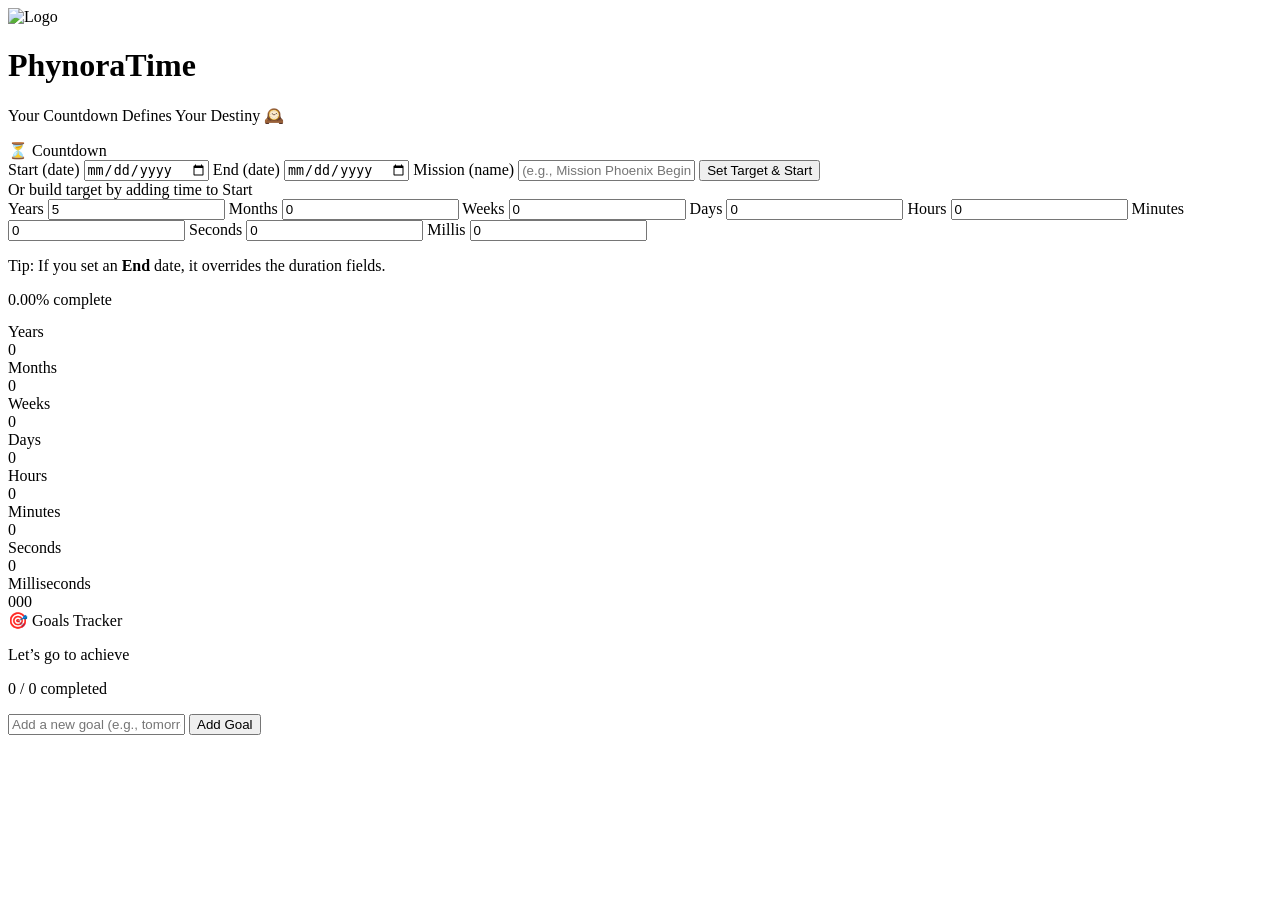
==== index.html @ f552b12b "Add files via upload" ====
<!DOCTYPE html>
<html lang="en">
<head>
  <meta charset="utf-8" />
  <meta name="viewport" content="width=device-width, initial-scale=1" />
  <title>PhynoraTime — Your Countdown Defines Your Destiny</title>

  <!-- PWA bits (optional) -->
  <link rel="manifest" href="manifest.webmanifest" />
  <meta name="theme-color" content="#0b0e1a" />
  <link rel="icon" href="assets/favicon.png" />
  <link rel="apple-touch-icon" href="assets/icon-192.png" />

  <link rel="stylesheet" href="css/style.css" />
  <!-- Luxon for date/time handling -->
 </head>
<body>
  <div class="wrap">
    <!-- Header -->
    <header class="top">
      <div class="brand-row">
        <img src="assets/logo.png" class="mini" alt="Logo" />
        <h1>PhynoraTime</h1>
      </div>
      <p class="sub">Your Countdown Defines Your Destiny 🕰️</p>
    </header>

    <!-- Countdown card -->
    <section class="card">
      <div class="card-title">⏳ Countdown</div>

      <!-- Top controls (DATE-ONLY) -->
      <div class="control-row grid">
        <label class="field">
          <span>Start (date)</span>
          <input id="startInput" type="date" />
        </label>

        <label class="field">
          <span>End (date)</span>
          <input id="endInput" type="date" placeholder="(optional)" />
        </label>

        <label class="field">
          <span>Mission (name)</span>
          <input id="missionInput" type="text" placeholder="(e.g., Mission Phoenix Begin)" />
        </label>

        <button id="setBtn" class="btn btn-primary">Set Target & Start</button>
      </div>

      <!-- Build by adding duration -->
      <div class="duration-card">
        <div class="duration-title">Or build target by adding time to Start</div>
        <div class="duration-grid">
          <label class="field small"><span>Years</span>   <input id="durYears"   type="number" min="0" value="5" /></label>
          <label class="field small"><span>Months</span>  <input id="durMonths"  type="number" min="0" value="0" /></label>
          <label class="field small"><span>Weeks</span>   <input id="durWeeks"   type="number" min="0" value="0" /></label>
          <label class="field small"><span>Days</span>    <input id="durDays"    type="number" min="0" value="0" /></label>
          <label class="field small"><span>Hours</span>   <input id="durHours"   type="number" min="0" value="0" /></label>
          <label class="field small"><span>Minutes</span> <input id="durMins"    type="number" min="0" value="0" /></label>
          <label class="field small"><span>Seconds</span> <input id="durSecs"    type="number" min="0" value="0" /></label>
          <label class="field small"><span>Millis</span>  <input id="durMillis"  type="number" min="0" value="0" /></label>
        </div>
        <p class="hint">Tip: If you set an <strong>End</strong> date, it overrides the duration fields.</p>
      </div>

      <!-- Summary + progress -->
      <p id="summaryLine" class="muted"></p>
      <div class="progress" style="margin-top:8px">
        <div class="bar"><div id="fill" class="fill"></div></div>
        <div class="legend"><span id="progressText">0.00% complete</span></div>
      </div>

      <!-- Live counters -->
      <div class="grid" style="margin-top:14px">
        <div class="tile"><div class="label">Years</div>        <div class="value" data-unit="years">0</div></div>
        <div class="tile"><div class="label">Months</div>       <div class="value" data-unit="months">0</div></div>
        <div class="tile"><div class="label">Weeks</div>        <div class="value" data-unit="weeks">0</div></div>
        <div class="tile"><div class="label">Days</div>         <div class="value" data-unit="days">0</div></div>
        <div class="tile"><div class="label">Hours</div>        <div class="value" data-unit="hours">0</div></div>
        <div class="tile"><div class="label">Minutes</div>      <div class="value" data-unit="minutes">0</div></div>
        <div class="tile"><div class="label">Seconds</div>      <div class="value" data-unit="seconds">0</div></div>
        <div class="tile"><div class="label">Milliseconds</div> <div class="value" data-unit="millis">000</div></div>
      </div>
    </section>

    <!-- Goals -->
    <section class="card">
      <div class="card-title">🎯 Goals Tracker</div>
      <p class="muted">Let’s go to achieve</p>
      <p id="stats" class="muted">0 / 0 completed</p>
      <div id="goals" class="goals"></div>

      <div class="controls controls--add">
        <input id="newGoal" placeholder="Add a new goal (e.g., tomorrow wake up at 5 am)" />
        <button id="add" class="ok">Add Goal</button>
      </div>
    </section>
  </div>

  <!-- Service Worker (optional, disable if you don't have sw.js) -->
  <script>
    // Comment out if no sw.js file exists to avoid errors:
    // if ('serviceWorker' in navigator) {
    //   addEventListener('load', () =>
    //     navigator.serviceWorker.register('./sw.js').catch(console.error)
    //   );
    // }
  </script>

  <!-- App logic -->
  <script src="js/app.js"></script>

  <!-- Optional color switch helpers -->
  <script>
    (() => {
      const el = document.getElementById('switchColor');
      const reset = document.getElementById('resetColor');
      const KEY = 'phynoraSwitchColor';
      const apply = v => document.documentElement.style.setProperty('--switch-color', v || '#00f5ff');
      const saved = localStorage.getItem(KEY);
      if (saved) { if(el) el.value = saved; apply(saved); } else { apply('#00f5ff'); }
      el?.addEventListener('input', e => { const v = e.target.value; apply(v); localStorage.setItem(KEY, v); });
      reset?.addEventListener('click', () => { const v = '#00f5ff'; if(el) el.value = v; apply(v); localStorage.setItem(KEY, v); });
    })();
  </script>
</body>
</html>
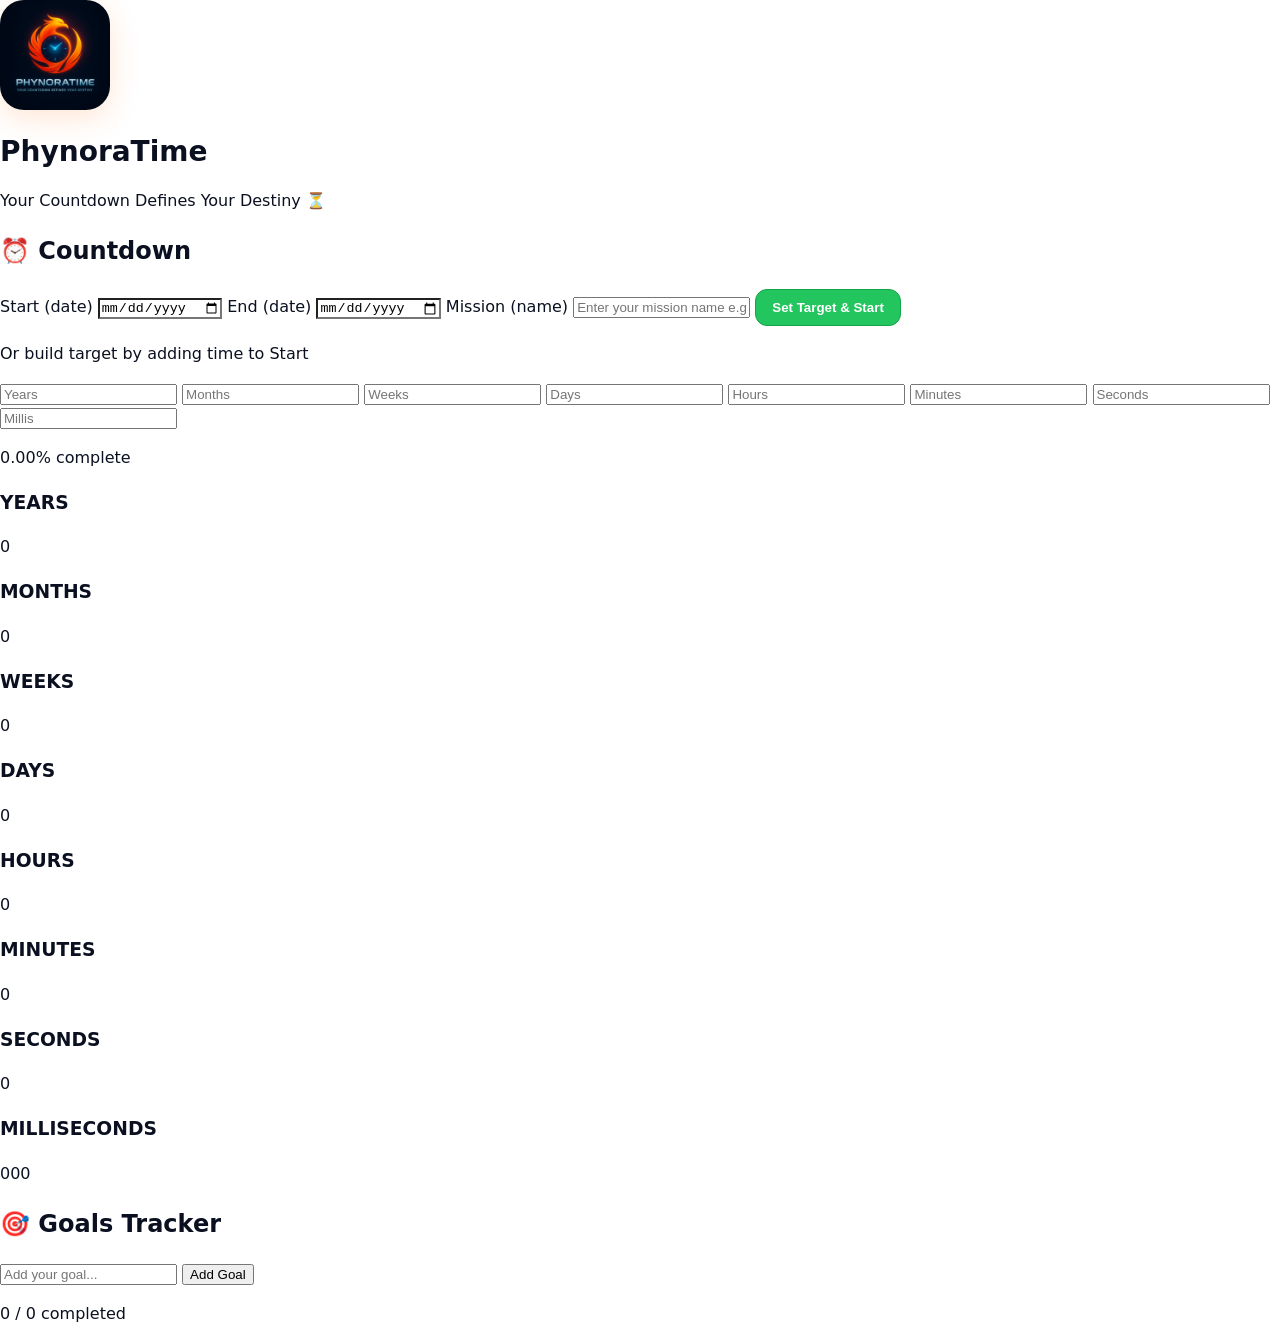
==== commit ee15c689: "Update index.html" ====
--- a/index.html
+++ b/index.html
@@ -1,129 +1,73 @@
 <!DOCTYPE html>
 <html lang="en">
 <head>
-  <meta charset="utf-8" />
-  <meta name="viewport" content="width=device-width, initial-scale=1" />
-  <title>PhynoraTime — Your Countdown Defines Your Destiny</title>
+  <meta charset="UTF-8" />
+  <meta name="viewport" content="width=device-width, initial-scale=1.0" />
+  <meta name="theme-color" content="#5b2be0" />
+  <title>PhynoraTime</title>
 
-  <!-- PWA bits (optional) -->
-  <link rel="manifest" href="manifest.webmanifest" />
-  <meta name="theme-color" content="#0b0e1a" />
-  <link rel="icon" href="assets/favicon.png" />
-  <link rel="apple-touch-icon" href="assets/icon-192.png" />
+  <!-- Logo & PWA -->
+  <link rel="icon" type="image/png" href="/favicon.png">
+  <link rel="apple-touch-icon" href="/icon-192.png">
+  <link rel="manifest" href="/manifest.webmanifest">
 
-  <link rel="stylesheet" href="css/style.css" />
-  <!-- Luxon for date/time handling -->
- </head>
+  <link rel="stylesheet" href="style.css" />
+</head>
 <body>
-  <div class="wrap">
-    <!-- Header -->
-    <header class="top">
-      <div class="brand-row">
-        <img src="assets/logo.png" class="mini" alt="Logo" />
-        <h1>PhynoraTime</h1>
-      </div>
-      <p class="sub">Your Countdown Defines Your Destiny 🕰️</p>
-    </header>
+  <header>
+    <img src="logo.png" alt="PhynoraTime Logo" class="logo">
+    <h1>PhynoraTime</h1>
+    <p>Your Countdown Defines Your Destiny ⏳</p>
+  </header>
 
-    <!-- Countdown card -->
-    <section class="card">
-      <div class="card-title">⏳ Countdown</div>
+  <main>
+    <section class="countdown">
+      <h2>⏰ Countdown</h2>
+      <label>Start (date)</label>
+      <input type="date" id="startInput" />
+      <label>End (date)</label>
+      <input type="date" id="endInput" />
+      <label>Mission (name)</label>
+      <input type="text" id="missionInput" placeholder="Enter your mission name e.g., Phoenix" />
+      <button id="setBtn">Set Target & Start</button>
 
-      <!-- Top controls (DATE-ONLY) -->
-      <div class="control-row grid">
-        <label class="field">
-          <span>Start (date)</span>
-          <input id="startInput" type="date" />
-        </label>
-
-        <label class="field">
-          <span>End (date)</span>
-          <input id="endInput" type="date" placeholder="(optional)" />
-        </label>
-
-        <label class="field">
-          <span>Mission (name)</span>
-          <input id="missionInput" type="text" placeholder="(e.g., Mission Phoenix Begin)" />
-        </label>
-
-        <button id="setBtn" class="btn btn-primary">Set Target & Start</button>
+      <p>Or build target by adding time to Start</p>
+      <div class="duration">
+        <input id="durYears" type="number" placeholder="Years">
+        <input id="durMonths" type="number" placeholder="Months">
+        <input id="durWeeks" type="number" placeholder="Weeks">
+        <input id="durDays" type="number" placeholder="Days">
+        <input id="durHours" type="number" placeholder="Hours">
+        <input id="durMins" type="number" placeholder="Minutes">
+        <input id="durSecs" type="number" placeholder="Seconds">
+        <input id="durMillis" type="number" placeholder="Millis">
       </div>
 
-      <!-- Build by adding duration -->
-      <div class="duration-card">
-        <div class="duration-title">Or build target by adding time to Start</div>
-        <div class="duration-grid">
-          <label class="field small"><span>Years</span>   <input id="durYears"   type="number" min="0" value="5" /></label>
-          <label class="field small"><span>Months</span>  <input id="durMonths"  type="number" min="0" value="0" /></label>
-          <label class="field small"><span>Weeks</span>   <input id="durWeeks"   type="number" min="0" value="0" /></label>
-          <label class="field small"><span>Days</span>    <input id="durDays"    type="number" min="0" value="0" /></label>
-          <label class="field small"><span>Hours</span>   <input id="durHours"   type="number" min="0" value="0" /></label>
-          <label class="field small"><span>Minutes</span> <input id="durMins"    type="number" min="0" value="0" /></label>
-          <label class="field small"><span>Seconds</span> <input id="durSecs"    type="number" min="0" value="0" /></label>
-          <label class="field small"><span>Millis</span>  <input id="durMillis"  type="number" min="0" value="0" /></label>
-        </div>
-        <p class="hint">Tip: If you set an <strong>End</strong> date, it overrides the duration fields.</p>
-      </div>
+      <p id="summaryLine"></p>
+      <div id="progressBar"><div id="fill"></div></div>
+      <p id="progressText">0.00% complete</p>
 
-      <!-- Summary + progress -->
-      <p id="summaryLine" class="muted"></p>
-      <div class="progress" style="margin-top:8px">
-        <div class="bar"><div id="fill" class="fill"></div></div>
-        <div class="legend"><span id="progressText">0.00% complete</span></div>
-      </div>
-
-      <!-- Live counters -->
-      <div class="grid" style="margin-top:14px">
-        <div class="tile"><div class="label">Years</div>        <div class="value" data-unit="years">0</div></div>
-        <div class="tile"><div class="label">Months</div>       <div class="value" data-unit="months">0</div></div>
-        <div class="tile"><div class="label">Weeks</div>        <div class="value" data-unit="weeks">0</div></div>
-        <div class="tile"><div class="label">Days</div>         <div class="value" data-unit="days">0</div></div>
-        <div class="tile"><div class="label">Hours</div>        <div class="value" data-unit="hours">0</div></div>
-        <div class="tile"><div class="label">Minutes</div>      <div class="value" data-unit="minutes">0</div></div>
-        <div class="tile"><div class="label">Seconds</div>      <div class="value" data-unit="seconds">0</div></div>
-        <div class="tile"><div class="label">Milliseconds</div> <div class="value" data-unit="millis">000</div></div>
+      <div class="time-grid">
+        <div><h3>YEARS</h3><p data-unit="years">0</p></div>
+        <div><h3>MONTHS</h3><p data-unit="months">0</p></div>
+        <div><h3>WEEKS</h3><p data-unit="weeks">0</p></div>
+        <div><h3>DAYS</h3><p data-unit="days">0</p></div>
+        <div><h3>HOURS</h3><p data-unit="hours">0</p></div>
+        <div><h3>MINUTES</h3><p data-unit="minutes">0</p></div>
+        <div><h3>SECONDS</h3><p data-unit="seconds">0</p></div>
+        <div><h3>MILLISECONDS</h3><p data-unit="millis">000</p></div>
       </div>
     </section>
 
-    <!-- Goals -->
-    <section class="card">
-      <div class="card-title">🎯 Goals Tracker</div>
-      <p class="muted">Let’s go to achieve</p>
-      <p id="stats" class="muted">0 / 0 completed</p>
-      <div id="goals" class="goals"></div>
+    <section id="goals">
+      <h2>🎯 Goals Tracker</h2>
+      <input id="newGoal" type="text" placeholder="Add your goal..." />
+      <button id="add">Add Goal</button>
+      <p id="stats">0 / 0 completed</p>
+    </section>
+  </main>
 
-      <div class="controls controls--add">
-        <input id="newGoal" placeholder="Add a new goal (e.g., tomorrow wake up at 5 am)" />
-        <button id="add" class="ok">Add Goal</button>
-      </div>
-    </section>
-  </div>
-
-  <!-- Service Worker (optional, disable if you don't have sw.js) -->
-  <script>
-    // Comment out if no sw.js file exists to avoid errors:
-    // if ('serviceWorker' in navigator) {
-    //   addEventListener('load', () =>
-    //     navigator.serviceWorker.register('./sw.js').catch(console.error)
-    //   );
-    // }
-  </script>
-
-  <!-- App logic -->
-  <script src="js/app.js"></script>
-
-  <!-- Optional color switch helpers -->
-  <script>
-    (() => {
-      const el = document.getElementById('switchColor');
-      const reset = document.getElementById('resetColor');
-      const KEY = 'phynoraSwitchColor';
-      const apply = v => document.documentElement.style.setProperty('--switch-color', v || '#00f5ff');
-      const saved = localStorage.getItem(KEY);
-      if (saved) { if(el) el.value = saved; apply(saved); } else { apply('#00f5ff'); }
-      el?.addEventListener('input', e => { const v = e.target.value; apply(v); localStorage.setItem(KEY, v); });
-      reset?.addEventListener('click', () => { const v = '#00f5ff'; if(el) el.value = v; apply(v); localStorage.setItem(KEY, v); });
-    })();
-  </script>
+  <script src="app.js"></script>
 </body>
 </html>
+
--- a/style.css
+++ b/style.css
@@ -0,0 +1,130 @@
+/* ===== PHYNORATIME — VIOLET ON WHITE THEME (CLEAN) ===== */
+:root{
+  --bg:#ffffff; --ink:#0b1020; --muted:#5e6282;
+  --panel:#5b2be0; --panel-2:#4a22c3; --violet-border:#7c5cff;
+  --accent:#22b37e; --accent2:#3c69ff; --switch-color:#00f5ff;
+}
+*{ box-sizing:border-box; } html,body{ height:100%; }
+body{ margin:0; background:var(--bg); color:var(--ink); font:500 16px/1.5 system-ui,Segoe UI,Inter,Arial; }
+.wrap{ max-width:1100px; margin:28px auto; padding:0 16px 24px; }
+
+.top .brand-row{ display:flex; align-items:center; gap:10px; }
+.top .mini{ width:32px; height:32px; border-radius:8px; }
+h1{ margin:0; font-size:28px; font-weight:800; }
+.sub{ margin:6px 0 18px; color:var(--muted); }
+
+.card{
+  background:var(--panel); color:#fff; border:1px solid var(--violet-border);
+  border-radius:18px; padding:18px; box-shadow:0 10px 26px rgba(91,43,224,.25);
+  margin-bottom:16px;
+}
+.card-title{ font-weight:800; font-size:20px; margin-bottom:8px; color:#fff; }
+.muted{ color:#e9e7ff; font-size:14px; margin:6px 0; }
+
+.controls{ display:grid; grid-template-columns:repeat(4,1fr); gap:10px; margin:10px 0; }
+.controls label{ display:flex; flex-direction:column; gap:6px; font-size:13px; color:#e9e7ff; }
+.controls input,.controls button,.controls .ok,.controls--add input,.field input,.btn{
+  background:var(--panel-2); color:#fff; border:1px solid var(--violet-border);
+  border-radius:12px; padding:10px 12px; font-weight:600;
+}
+.btn.btn-primary,.controls .ok{ background:linear-gradient(180deg,#6a3df0,#4a22c3); cursor:pointer; }
+.controls--add{ grid-template-columns:1fr auto; }
+
+.progress .bar{ height:14px; border-radius:999px; background:rgba(255,255,255,.12); border:1px solid var(--violet-border); overflow:hidden; }
+.fill{ height:100%; width:0; background:linear-gradient(90deg,var(--accent),var(--accent2)); box-shadow:0 0 14px rgba(138,160,255,.45) inset, 0 0 12px rgba(51,226,159,.35); }
+.legend{ display:flex; justify-content:space-between; color:#efeefe; font-size:12px; margin-top:6px; }
+
+.grid{ display:grid; grid-template-columns:repeat(4,1fr); gap:12px; margin-top:12px; }
+.tile{ background:var(--panel-2); border:1px solid var(--violet-border); border-radius:16px; padding:18px; text-align:center; color:#fff; }
+.label{ font-size:12px; text-transform:uppercase; color:#ffffff; letter-spacing:.18em; opacity:.9; }
+.value{ font-size:46px; font-weight:800; margin-top:4px; color:#fff; }
+
+.control-row.grid{ display:grid; grid-template-columns:1fr 1fr 1fr auto; gap:14px; align-items:end; }
+.duration-card{ margin-top:14px; background:rgba(255,255,255,0.06); border-radius:12px; padding:12px; }
+.duration-title{ font-weight:700; margin-bottom:8px; color:#e9e7ff; }
+.duration-grid{ display:grid; grid-template-columns:repeat(8, minmax(80px,1fr)); gap:10px; }
+.field{ display:flex; flex-direction:column; gap:6px; }
+.field.small input{ padding:.55rem .7rem; }
+.hint{ opacity:.85; font-size:.9rem; color:#e9e7ff; }
+
+/* Goals list (match JS structure .g / .tools) */
+.goals{ display:grid; gap:10px; margin-top:10px; }
+.g{
+  display:flex; align-items:center; justify-content:space-between; gap:10px;
+  background:#ffffff; border:1px solid #d1c4e9; border-radius:12px; padding:12px 14px;
+  box-shadow:0 3px 6px rgba(0,0,0,0.08);
+}
+.g .name{ font-weight:700; color:#6b00b6; }
+.g .tools{ display:flex; gap:8px; align-items:center; }
+.g.done{ border-color:#22c55e; box-shadow:0 0 0 2px #22c55e33 inset; }
+
+.btn.edit{
+  background:linear-gradient(145deg,#7c3aed,#6d28d9); color:#fff; border:1px solid #8b5cf6;
+  border-radius:25px; padding:6px 16px; font-weight:700; cursor:pointer;
+}
+.btn.edit:hover{ background:linear-gradient(145deg,#8b5cf6,#7c3aed); }
+.btn.delete{
+  background:linear-gradient(145deg,#ff1e1e,#cc0000); color:#fff; border:1px solid #b00000;
+  border-radius:25px; padding:6px 16px; font-weight:700; cursor:pointer;
+}
+.btn.delete:hover{ background:linear-gradient(145deg,#ff0000,#b30000); }
+
+.controls--add #add,.controls--add .ok{
+  background:#22c55e; border:1px solid #16a34a; color:#fff; border-radius:12px; padding:10px 16px; font-weight:800;
+}
+.controls--add #add:hover{ background:#16a34a; }
+
+/* Checkbox styling */
+.g input[type="checkbox"]{ width:20px; height:20px; accent-color:#22c55e; cursor:pointer; transform:scale(1.1); }
+
+.splash{
+  position:fixed; inset:0;
+  background:radial-gradient(800px 400px at 70% -10%, #7c5cff22, transparent), #ffffff;
+  display:grid; place-items:center; z-index:9999; transition:opacity .4s ease;
+}
+.s-inner{ text-align:center; opacity:0; animation:fadeUp .9s .1s ease forwards; }
+.logo{ width:110px; height:110px; border-radius:24px; margin:0 auto 14px; box-shadow:0 8px 30px #ff7a1a30; }
+.brand{ font-weight:900; font-size:22px; letter-spacing:.3px; color:#0b1020; }
+.tag,.trail{ color:#0b1020; font-weight:600; }
+.hide{ opacity:0; pointer-events:none; }
+
+@keyframes fadeUp{ from{opacity:0; transform:translateY(12px)} to{opacity:1; transform:none} }
+
+input[type="date"]{ -webkit-appearance:none; appearance:none; }
+
+@media (max-width:900px){
+  .control-row.grid{ grid-template-columns:1fr; }
+  .duration-grid{ grid-template-columns:repeat(4, minmax(90px,1fr)); }
+  .grid{ grid-template-columns:repeat(2,1fr); }
+  .value{ font-size:40px; }
+}
+/* === Make the Set Target & Start button green === */
+#setBtn{
+  background: #22c55e;                 /* green */
+  border: 1px solid #16a34a;           /* darker green border */
+  color: #ffffff;
+  border-radius: 12px;
+  padding: 10px 16px;
+  font-weight: 800;
+  cursor: pointer;
+}
+
+#setBtn:hover{
+  background: #16a34a;                 /* darker on hover */
+  border-color: #15803d;
+}
+
+#setBtn:focus{
+  outline: none;
+  box-shadow: 0 0 0 3px rgba(34,197,94,0.35);
+}
+
+#setBtn:active{
+  transform: translateY(1px);
+}
+#upgradeBtn{
+  background:#111827; border:1px solid #374151; color:#fff; border-radius:12px;
+  font-weight:800; padding:10px 16px;
+}
+#upgradeBtn:hover{ background:#0b1220; }
+#limitInfo b{ color:#fff; }
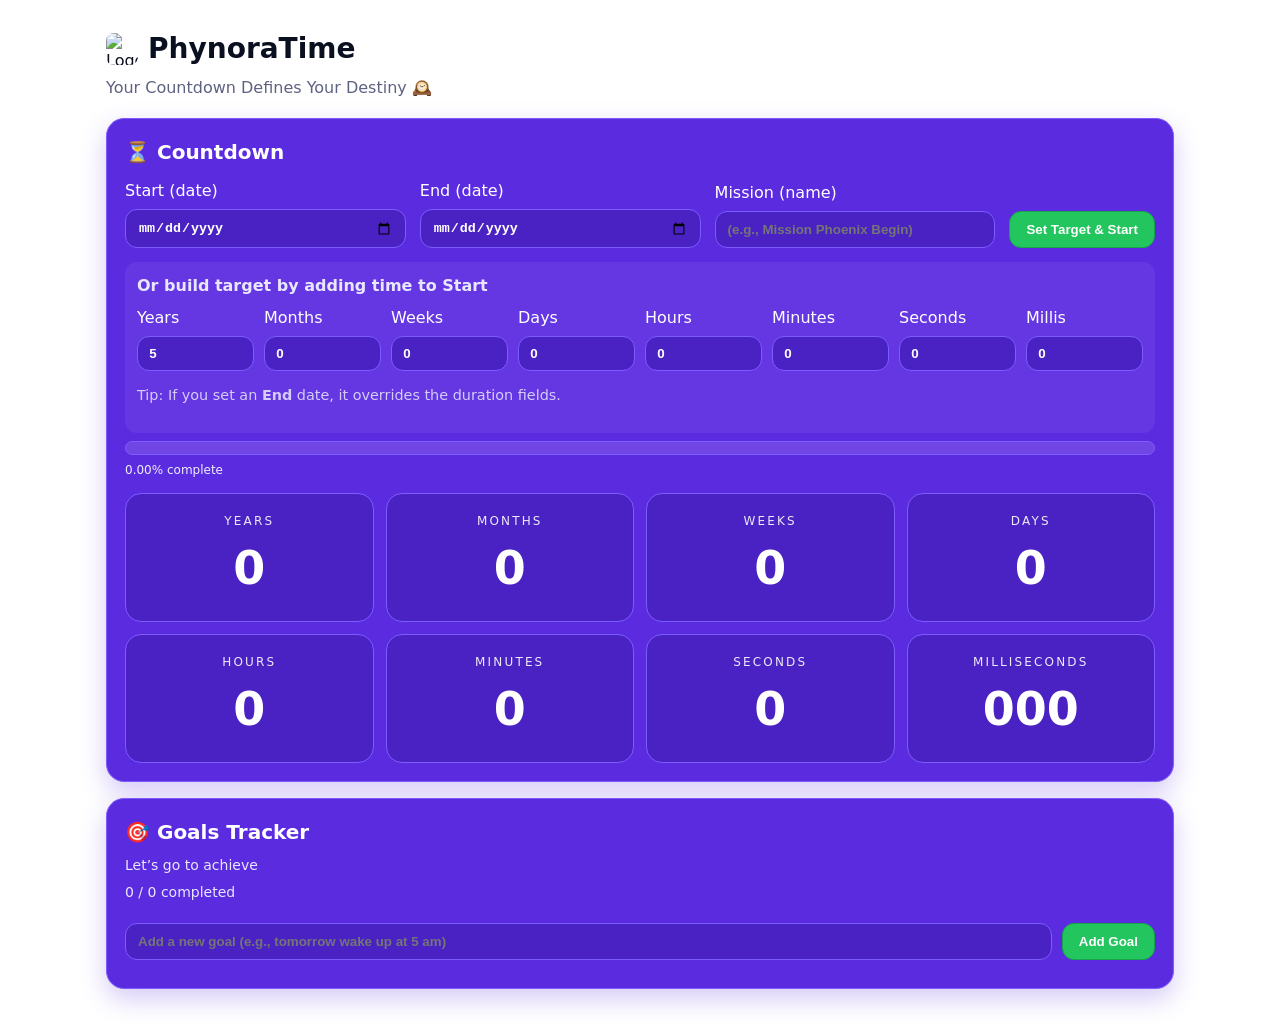
==== commit 15ba79fc: "Update index.html" ====
--- a/index.html
+++ b/index.html
@@ -1,73 +1,130 @@
+
 <!DOCTYPE html>
 <html lang="en">
 <head>
-  <meta charset="UTF-8" />
-  <meta name="viewport" content="width=device-width, initial-scale=1.0" />
-  <meta name="theme-color" content="#5b2be0" />
-  <title>PhynoraTime</title>
+  <meta charset="utf-8" />
+  <meta name="viewport" content="width=device-width, initial-scale=1" />
+  <title>PhynoraTime — Your Countdown Defines Your Destiny</title>
 
-  <!-- Logo & PWA -->
-  <link rel="icon" type="image/png" href="/favicon.png">
-  <link rel="apple-touch-icon" href="/icon-192.png">
-  <link rel="manifest" href="/manifest.webmanifest">
+  <!-- PWA bits (optional) -->
+  <link rel="manifest" href="manifest.webmanifest" />
+  <meta name="theme-color" content="#0b0e1a" />
+  <link rel="icon" href="assets/favicon.png" />
+  <link rel="apple-touch-icon" href="assets/icon-192.png" />
 
-  <link rel="stylesheet" href="style.css" />
-</head>
+  <link rel="stylesheet" href="css/style.css" />
+  <!-- Luxon for date/time handling -->
+ </head>
 <body>
-  <header>
-    <img src="logo.png" alt="PhynoraTime Logo" class="logo">
-    <h1>PhynoraTime</h1>
-    <p>Your Countdown Defines Your Destiny ⏳</p>
-  </header>
+  <div class="wrap">
+    <!-- Header -->
+    <header class="top">
+      <div class="brand-row">
+        <img src="assets/logo.png" class="mini" alt="Logo" />
+        <h1>PhynoraTime</h1>
+      </div>
+      <p class="sub">Your Countdown Defines Your Destiny 🕰️</p>
+    </header>
 
-  <main>
-    <section class="countdown">
-      <h2>⏰ Countdown</h2>
-      <label>Start (date)</label>
-      <input type="date" id="startInput" />
-      <label>End (date)</label>
-      <input type="date" id="endInput" />
-      <label>Mission (name)</label>
-      <input type="text" id="missionInput" placeholder="Enter your mission name e.g., Phoenix" />
-      <button id="setBtn">Set Target & Start</button>
+    <!-- Countdown card -->
+    <section class="card">
+      <div class="card-title">⏳ Countdown</div>
 
-      <p>Or build target by adding time to Start</p>
-      <div class="duration">
-        <input id="durYears" type="number" placeholder="Years">
-        <input id="durMonths" type="number" placeholder="Months">
-        <input id="durWeeks" type="number" placeholder="Weeks">
-        <input id="durDays" type="number" placeholder="Days">
-        <input id="durHours" type="number" placeholder="Hours">
-        <input id="durMins" type="number" placeholder="Minutes">
-        <input id="durSecs" type="number" placeholder="Seconds">
-        <input id="durMillis" type="number" placeholder="Millis">
+      <!-- Top controls (DATE-ONLY) -->
+      <div class="control-row grid">
+        <label class="field">
+          <span>Start (date)</span>
+          <input id="startInput" type="date" />
+        </label>
+
+        <label class="field">
+          <span>End (date)</span>
+          <input id="endInput" type="date" placeholder="(optional)" />
+        </label>
+
+        <label class="field">
+          <span>Mission (name)</span>
+          <input id="missionInput" type="text" placeholder="(e.g., Mission Phoenix Begin)" />
+        </label>
+
+        <button id="setBtn" class="btn btn-primary">Set Target & Start</button>
       </div>
 
-      <p id="summaryLine"></p>
-      <div id="progressBar"><div id="fill"></div></div>
-      <p id="progressText">0.00% complete</p>
+      <!-- Build by adding duration -->
+      <div class="duration-card">
+        <div class="duration-title">Or build target by adding time to Start</div>
+        <div class="duration-grid">
+          <label class="field small"><span>Years</span>   <input id="durYears"   type="number" min="0" value="5" /></label>
+          <label class="field small"><span>Months</span>  <input id="durMonths"  type="number" min="0" value="0" /></label>
+          <label class="field small"><span>Weeks</span>   <input id="durWeeks"   type="number" min="0" value="0" /></label>
+          <label class="field small"><span>Days</span>    <input id="durDays"    type="number" min="0" value="0" /></label>
+          <label class="field small"><span>Hours</span>   <input id="durHours"   type="number" min="0" value="0" /></label>
+          <label class="field small"><span>Minutes</span> <input id="durMins"    type="number" min="0" value="0" /></label>
+          <label class="field small"><span>Seconds</span> <input id="durSecs"    type="number" min="0" value="0" /></label>
+          <label class="field small"><span>Millis</span>  <input id="durMillis"  type="number" min="0" value="0" /></label>
+        </div>
+        <p class="hint">Tip: If you set an <strong>End</strong> date, it overrides the duration fields.</p>
+      </div>
 
-      <div class="time-grid">
-        <div><h3>YEARS</h3><p data-unit="years">0</p></div>
-        <div><h3>MONTHS</h3><p data-unit="months">0</p></div>
-        <div><h3>WEEKS</h3><p data-unit="weeks">0</p></div>
-        <div><h3>DAYS</h3><p data-unit="days">0</p></div>
-        <div><h3>HOURS</h3><p data-unit="hours">0</p></div>
-        <div><h3>MINUTES</h3><p data-unit="minutes">0</p></div>
-        <div><h3>SECONDS</h3><p data-unit="seconds">0</p></div>
-        <div><h3>MILLISECONDS</h3><p data-unit="millis">000</p></div>
+      <!-- Summary + progress -->
+      <p id="summaryLine" class="muted"></p>
+      <div class="progress" style="margin-top:8px">
+        <div class="bar"><div id="fill" class="fill"></div></div>
+        <div class="legend"><span id="progressText">0.00% complete</span></div>
+      </div>
+
+      <!-- Live counters -->
+      <div class="grid" style="margin-top:14px">
+        <div class="tile"><div class="label">Years</div>        <div class="value" data-unit="years">0</div></div>
+        <div class="tile"><div class="label">Months</div>       <div class="value" data-unit="months">0</div></div>
+        <div class="tile"><div class="label">Weeks</div>        <div class="value" data-unit="weeks">0</div></div>
+        <div class="tile"><div class="label">Days</div>         <div class="value" data-unit="days">0</div></div>
+        <div class="tile"><div class="label">Hours</div>        <div class="value" data-unit="hours">0</div></div>
+        <div class="tile"><div class="label">Minutes</div>      <div class="value" data-unit="minutes">0</div></div>
+        <div class="tile"><div class="label">Seconds</div>      <div class="value" data-unit="seconds">0</div></div>
+        <div class="tile"><div class="label">Milliseconds</div> <div class="value" data-unit="millis">000</div></div>
       </div>
     </section>
 
-    <section id="goals">
-      <h2>🎯 Goals Tracker</h2>
-      <input id="newGoal" type="text" placeholder="Add your goal..." />
-      <button id="add">Add Goal</button>
-      <p id="stats">0 / 0 completed</p>
+    <!-- Goals -->
+    <section class="card">
+      <div class="card-title">🎯 Goals Tracker</div>
+      <p class="muted">Let’s go to achieve</p>
+      <p id="stats" class="muted">0 / 0 completed</p>
+      <div id="goals" class="goals"></div>
+
+      <div class="controls controls--add">
+        <input id="newGoal" placeholder="Add a new goal (e.g., tomorrow wake up at 5 am)" />
+        <button id="add" class="ok">Add Goal</button>
+      </div>
     </section>
-  </main>
+  </div>
 
-  <script src="app.js"></script>
+  <!-- Service Worker (optional, disable if you don't have sw.js) -->
+  <script>
+    // Comment out if no sw.js file exists to avoid errors:
+    // if ('serviceWorker' in navigator) {
+    //   addEventListener('load', () =>
+    //     navigator.serviceWorker.register('./sw.js').catch(console.error)
+    //   );
+    // }
+  </script>
+
+  <!-- App logic -->
+  <script src="js/app.js"></script>
+
+  <!-- Optional color switch helpers -->
+  <script>
+    (() => {
+      const el = document.getElementById('switchColor');
+      const reset = document.getElementById('resetColor');
+      const KEY = 'phynoraSwitchColor';
+      const apply = v => document.documentElement.style.setProperty('--switch-color', v || '#00f5ff');
+      const saved = localStorage.getItem(KEY);
+      if (saved) { if(el) el.value = saved; apply(saved); } else { apply('#00f5ff'); }
+      el?.addEventListener('input', e => { const v = e.target.value; apply(v); localStorage.setItem(KEY, v); });
+      reset?.addEventListener('click', () => { const v = '#00f5ff'; if(el) el.value = v; apply(v); localStorage.setItem(KEY, v); });
+    })();
+  </script>
 </body>
 </html>
-
--- a/css/style.css
+++ b/css/style.css
@@ -0,0 +1,130 @@
+/* ===== PHYNORATIME — VIOLET ON WHITE THEME (CLEAN) ===== */
+:root{
+  --bg:#ffffff; --ink:#0b1020; --muted:#5e6282;
+  --panel:#5b2be0; --panel-2:#4a22c3; --violet-border:#7c5cff;
+  --accent:#22b37e; --accent2:#3c69ff; --switch-color:#00f5ff;
+}
+*{ box-sizing:border-box; } html,body{ height:100%; }
+body{ margin:0; background:var(--bg); color:var(--ink); font:500 16px/1.5 system-ui,Segoe UI,Inter,Arial; }
+.wrap{ max-width:1100px; margin:28px auto; padding:0 16px 24px; }
+
+.top .brand-row{ display:flex; align-items:center; gap:10px; }
+.top .mini{ width:32px; height:32px; border-radius:8px; }
+h1{ margin:0; font-size:28px; font-weight:800; }
+.sub{ margin:6px 0 18px; color:var(--muted); }
+
+.card{
+  background:var(--panel); color:#fff; border:1px solid var(--violet-border);
+  border-radius:18px; padding:18px; box-shadow:0 10px 26px rgba(91,43,224,.25);
+  margin-bottom:16px;
+}
+.card-title{ font-weight:800; font-size:20px; margin-bottom:8px; color:#fff; }
+.muted{ color:#e9e7ff; font-size:14px; margin:6px 0; }
+
+.controls{ display:grid; grid-template-columns:repeat(4,1fr); gap:10px; margin:10px 0; }
+.controls label{ display:flex; flex-direction:column; gap:6px; font-size:13px; color:#e9e7ff; }
+.controls input,.controls button,.controls .ok,.controls--add input,.field input,.btn{
+  background:var(--panel-2); color:#fff; border:1px solid var(--violet-border);
+  border-radius:12px; padding:10px 12px; font-weight:600;
+}
+.btn.btn-primary,.controls .ok{ background:linear-gradient(180deg,#6a3df0,#4a22c3); cursor:pointer; }
+.controls--add{ grid-template-columns:1fr auto; }
+
+.progress .bar{ height:14px; border-radius:999px; background:rgba(255,255,255,.12); border:1px solid var(--violet-border); overflow:hidden; }
+.fill{ height:100%; width:0; background:linear-gradient(90deg,var(--accent),var(--accent2)); box-shadow:0 0 14px rgba(138,160,255,.45) inset, 0 0 12px rgba(51,226,159,.35); }
+.legend{ display:flex; justify-content:space-between; color:#efeefe; font-size:12px; margin-top:6px; }
+
+.grid{ display:grid; grid-template-columns:repeat(4,1fr); gap:12px; margin-top:12px; }
+.tile{ background:var(--panel-2); border:1px solid var(--violet-border); border-radius:16px; padding:18px; text-align:center; color:#fff; }
+.label{ font-size:12px; text-transform:uppercase; color:#ffffff; letter-spacing:.18em; opacity:.9; }
+.value{ font-size:46px; font-weight:800; margin-top:4px; color:#fff; }
+
+.control-row.grid{ display:grid; grid-template-columns:1fr 1fr 1fr auto; gap:14px; align-items:end; }
+.duration-card{ margin-top:14px; background:rgba(255,255,255,0.06); border-radius:12px; padding:12px; }
+.duration-title{ font-weight:700; margin-bottom:8px; color:#e9e7ff; }
+.duration-grid{ display:grid; grid-template-columns:repeat(8, minmax(80px,1fr)); gap:10px; }
+.field{ display:flex; flex-direction:column; gap:6px; }
+.field.small input{ padding:.55rem .7rem; }
+.hint{ opacity:.85; font-size:.9rem; color:#e9e7ff; }
+
+/* Goals list (match JS structure .g / .tools) */
+.goals{ display:grid; gap:10px; margin-top:10px; }
+.g{
+  display:flex; align-items:center; justify-content:space-between; gap:10px;
+  background:#ffffff; border:1px solid #d1c4e9; border-radius:12px; padding:12px 14px;
+  box-shadow:0 3px 6px rgba(0,0,0,0.08);
+}
+.g .name{ font-weight:700; color:#6b00b6; }
+.g .tools{ display:flex; gap:8px; align-items:center; }
+.g.done{ border-color:#22c55e; box-shadow:0 0 0 2px #22c55e33 inset; }
+
+.btn.edit{
+  background:linear-gradient(145deg,#7c3aed,#6d28d9); color:#fff; border:1px solid #8b5cf6;
+  border-radius:25px; padding:6px 16px; font-weight:700; cursor:pointer;
+}
+.btn.edit:hover{ background:linear-gradient(145deg,#8b5cf6,#7c3aed); }
+.btn.delete{
+  background:linear-gradient(145deg,#ff1e1e,#cc0000); color:#fff; border:1px solid #b00000;
+  border-radius:25px; padding:6px 16px; font-weight:700; cursor:pointer;
+}
+.btn.delete:hover{ background:linear-gradient(145deg,#ff0000,#b30000); }
+
+.controls--add #add,.controls--add .ok{
+  background:#22c55e; border:1px solid #16a34a; color:#fff; border-radius:12px; padding:10px 16px; font-weight:800;
+}
+.controls--add #add:hover{ background:#16a34a; }
+
+/* Checkbox styling */
+.g input[type="checkbox"]{ width:20px; height:20px; accent-color:#22c55e; cursor:pointer; transform:scale(1.1); }
+
+.splash{
+  position:fixed; inset:0;
+  background:radial-gradient(800px 400px at 70% -10%, #7c5cff22, transparent), #ffffff;
+  display:grid; place-items:center; z-index:9999; transition:opacity .4s ease;
+}
+.s-inner{ text-align:center; opacity:0; animation:fadeUp .9s .1s ease forwards; }
+.logo{ width:110px; height:110px; border-radius:24px; margin:0 auto 14px; box-shadow:0 8px 30px #ff7a1a30; }
+.brand{ font-weight:900; font-size:22px; letter-spacing:.3px; color:#0b1020; }
+.tag,.trail{ color:#0b1020; font-weight:600; }
+.hide{ opacity:0; pointer-events:none; }
+
+@keyframes fadeUp{ from{opacity:0; transform:translateY(12px)} to{opacity:1; transform:none} }
+
+input[type="date"]{ -webkit-appearance:none; appearance:none; }
+
+@media (max-width:900px){
+  .control-row.grid{ grid-template-columns:1fr; }
+  .duration-grid{ grid-template-columns:repeat(4, minmax(90px,1fr)); }
+  .grid{ grid-template-columns:repeat(2,1fr); }
+  .value{ font-size:40px; }
+}
+/* === Make the Set Target & Start button green === */
+#setBtn{
+  background: #22c55e;                 /* green */
+  border: 1px solid #16a34a;           /* darker green border */
+  color: #ffffff;
+  border-radius: 12px;
+  padding: 10px 16px;
+  font-weight: 800;
+  cursor: pointer;
+}
+
+#setBtn:hover{
+  background: #16a34a;                 /* darker on hover */
+  border-color: #15803d;
+}
+
+#setBtn:focus{
+  outline: none;
+  box-shadow: 0 0 0 3px rgba(34,197,94,0.35);
+}
+
+#setBtn:active{
+  transform: translateY(1px);
+}
+#upgradeBtn{
+  background:#111827; border:1px solid #374151; color:#fff; border-radius:12px;
+  font-weight:800; padding:10px 16px;
+}
+#upgradeBtn:hover{ background:#0b1220; }
+#limitInfo b{ color:#fff; }
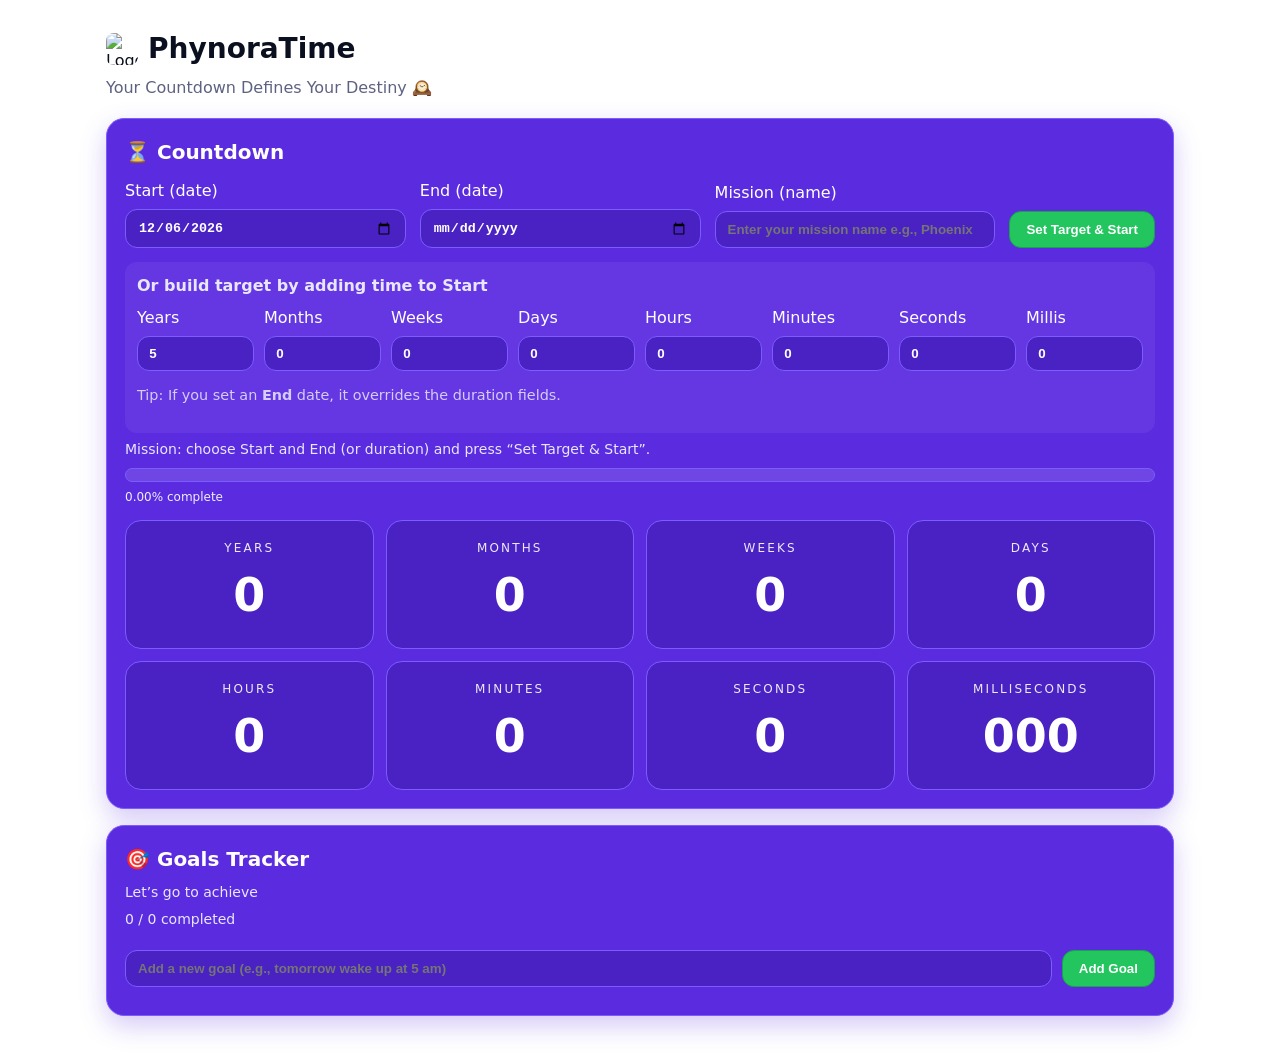
==== commit 3f7fd254: "Update index.html" ====
--- a/index.html
+++ b/index.html
@@ -1,4 +1,3 @@
-
 <!DOCTYPE html>
 <html lang="en">
 <head>
@@ -128,3 +127,4 @@
   </script>
 </body>
 </html>
+
